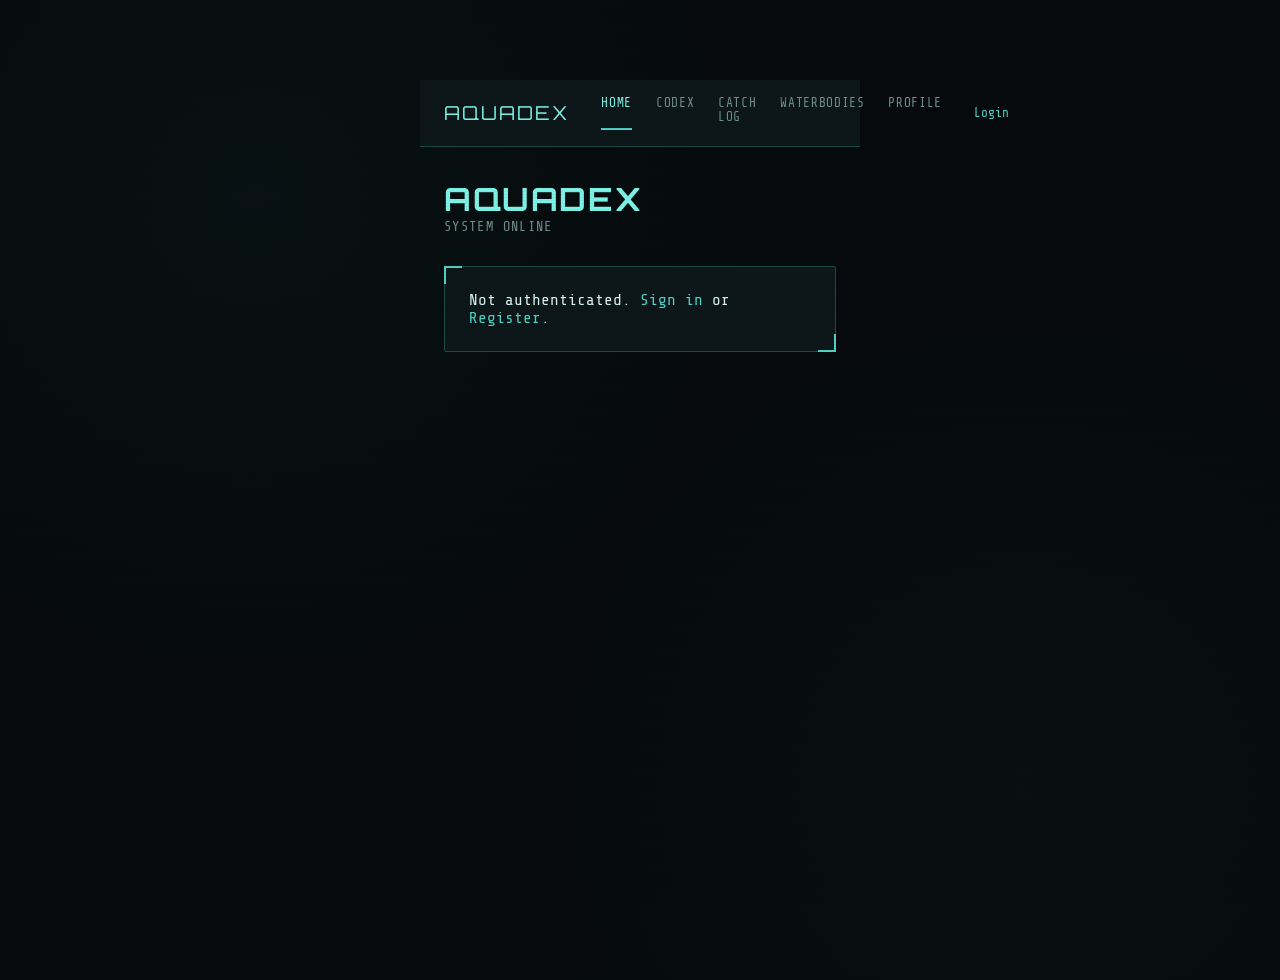
==== AquaDex.Api/wwwroot/index.html @ 74b055b3 "2 or 3 days commit (forgot to commit)" ====
﻿<!DOCTYPE html>
<html lang="en">
<head>
    <meta charset="UTF-8">
    <title>AquaDex</title>
    <link href="https://fonts.googleapis.com/css2?family=Orbitron:wght@600;800&family=Rajdhani:wght@400;600&family=Share+Tech+Mono&display=swap" rel="stylesheet">
    <link rel="stylesheet" href="css/theme.css">
</head>
<body>
    <div class="container">
        <header id="site-header"></header>
        <div class="page-wrap">
            <h1>AquaDex</h1>
            <p class="subtitle">System Online</p>
            <div class="hud-panel" style="max-width: 480px;">
                <p id="welcome-msg" style="font-family: var(--font-mono);">Checking access status...</p>
            </div>
        </div>

        <script src="js/api.js"></script>
        <script src="js/shared-header.js"></script>
        <script>
            renderHeader('index.html');
            (async () => {
                const el = document.getElementById('welcome-msg');
                try {
                    const user = await apiRequest('/auth/me');
                    el.innerHTML = `Authenticated as <strong>${user.displayName}</strong> (${user.roles.join(', ')})`;
                } catch {
                    el.innerHTML = `Not authenticated. <a href="login.html">Sign in</a> or <a href="register.html">Register</a>.`;
                }
            })();
        </script>
    </div>

    <script src="js/api.js"></script>
    <script>
    (async () => {
      const el = document.getElementById('welcome-msg');
      try {
        const user = await apiRequest('/auth/me');
        el.innerHTML = `Authenticated as <strong>${user.displayName}</strong> (${user.roles.join(', ')})`;
      } catch {
        el.innerHTML = `Not authenticated. <a href="login.html">Sign in</a> or <a href="register.html">Register</a>.`;
      }
    })();
    </script>
</body>
</html>
---- AquaDex.Api/wwwroot/css/theme.css ----
﻿:root {
    --bg-deep: #060a0c;
    --bg-panel: #0d1618;
    --bg-panel-raised: #10201f;
    --border-teal: #1c4a47;
    --accent-cyan: #4fd1c5;
    --accent-cyan-bright: #7ef2e6;
    --text-primary: #d6f5f0;
    --text-dim: #6f8f8c;
    --status-safe: #4fd18a;
    --status-warning: #e8c547;
    --status-danger: #e0554f;
    --font-display: 'Orbitron', 'Segoe UI', sans-serif;
    --font-body: 'Rajdhani', 'Segoe UI', sans-serif;
    --font-mono: 'Share Tech Mono', 'Consolas', monospace;
}

* {
    box-sizing: border-box;
    margin: 0;
    padding: 0;
}

body {
    background: var(--bg-deep);
    color: var(--text-primary);
    font-family: var(--font-body);
    min-height: 100vh;
    background-image: radial-gradient(circle at 20% 20%, rgba(79, 209, 197, 0.04) 0%, transparent 40%), radial-gradient(circle at 80% 80%, rgba(79, 209, 197, 0.03) 0%, transparent 40%);
}

    /* Scanline texture overlay — subtle, evokes an old HUD display */
    body::before {
        content: "";
        position: fixed;
        inset: 0;
        pointer-events: none;
        background: repeating-linear-gradient( 0deg, rgba(0, 0, 0, 0.15) 0px, rgba(0, 0, 0, 0.15) 1px, transparent 1px, transparent 3px );
        opacity: 0.25;
        z-index: 999;
    }

h1, h2, h3 {
    font-family: var(--font-display);
    letter-spacing: 0.05em;
    color: var(--accent-cyan-bright);
    text-transform: uppercase;
}

/* HUD-style panel with corner brackets */
.hud-panel {
    position: relative;
    background: var(--bg-panel);
    border: 1px solid var(--border-teal);
    padding: 24px;
    border-radius: 2px;
}

    .hud-panel::before,
    .hud-panel::after {
        content: "";
        position: absolute;
        width: 16px;
        height: 16px;
        border: 2px solid var(--accent-cyan);
    }

    .hud-panel::before {
        top: -1px;
        left: -1px;
        border-right: none;
        border-bottom: none;
    }

    .hud-panel::after {
        bottom: -1px;
        right: -1px;
        border-left: none;
        border-top: none;
    }

/* Form elements */
input, select, textarea {
    background: var(--bg-deep);
    border: 1px solid var(--border-teal);
    color: var(--text-primary);
    font-family: var(--font-mono);
    padding: 10px 12px;
    width: 100%;
    border-radius: 2px;
    transition: border-color 0.2s, box-shadow 0.2s;
}

    input:focus, select:focus, textarea:focus {
        outline: none;
        border-color: var(--accent-cyan);
        box-shadow: 0 0 8px rgba(79, 209, 197, 0.4);
    }

label {
    display: block;
    font-family: var(--font-mono);
    font-size: 0.8rem;
    color: var(--text-dim);
    text-transform: uppercase;
    letter-spacing: 0.05em;
    margin-bottom: 6px;
}

.field-group {
    margin-bottom: 18px;
}

/* Buttons */
.btn {
    background: transparent;
    border: 1px solid var(--accent-cyan);
    color: var(--accent-cyan-bright);
    font-family: var(--font-display);
    text-transform: uppercase;
    letter-spacing: 0.08em;
    padding: 12px 24px;
    cursor: pointer;
    border-radius: 2px;
    transition: background 0.2s, box-shadow 0.2s;
    font-size: 0.85rem;
}

    .btn:hover {
        background: rgba(79, 209, 197, 0.1);
        box-shadow: 0 0 12px rgba(79, 209, 197, 0.3);
    }

    .btn:active {
        background: rgba(79, 209, 197, 0.2);
    }

/* Status pills for conservation status / report status etc. */
.status-pill {
    display: inline-block;
    font-family: var(--font-mono);
    font-size: 0.75rem;
    padding: 3px 10px;
    border-radius: 12px;
    text-transform: uppercase;
    letter-spacing: 0.03em;
}

.status-safe {
    background: rgba(79, 209, 138, 0.15);
    color: var(--status-safe);
    border: 1px solid var(--status-safe);
}

.status-warning {
    background: rgba(232, 197, 71, 0.15);
    color: var(--status-warning);
    border: 1px solid var(--status-warning);
}

.status-danger {
    background: rgba(224, 85, 79, 0.15);
    color: var(--status-danger);
    border: 1px solid var(--status-danger);
}

/* Error/success message boxes */
.msg-box {
    padding: 12px 16px;
    border-radius: 2px;
    font-family: var(--font-mono);
    font-size: 0.85rem;
    margin-bottom: 16px;
}

.msg-error {
    background: rgba(224, 85, 79, 0.1);
    border: 1px solid var(--status-danger);
    color: var(--status-danger);
}

.msg-success {
    background: rgba(79, 209, 138, 0.1);
    border: 1px solid var(--status-safe);
    color: var(--status-safe);
}

.container {
    max-width: 480px;
    margin: 80px auto;
    padding: 0 20px;
}

.subtitle {
    color: var(--text-dim);
    font-family: var(--font-mono);
    font-size: 0.85rem;
    margin-bottom: 32px;
    text-transform: uppercase;
    letter-spacing: 0.1em;
}

a {
    color: var(--accent-cyan);
    text-decoration: none;
}

    a:hover {
        text-decoration: underline;
    }

#site-header {
    border-bottom: 1px solid var(--border-teal);
    background: var(--bg-panel);
}

.header-inner {
    max-width: 1200px;
    margin: 0 auto;
    padding: 16px 24px;
    display: flex;
    align-items: center;
    gap: 32px;
}

.logo {
    font-family: var(--font-display);
    font-size: 1.2rem;
    color: var(--accent-cyan-bright);
    text-transform: uppercase;
    letter-spacing: 0.1em;
}

.nav-links {
    display: flex;
    gap: 24px;
    flex: 1;
}

.nav-link {
    font-family: var(--font-mono);
    font-size: 0.8rem;
    text-transform: uppercase;
    letter-spacing: 0.05em;
    color: var(--text-dim);
    padding-bottom: 4px;
    border-bottom: 2px solid transparent;
}

    .nav-link:hover, .nav-link.active {
        color: var(--accent-cyan-bright);
        border-bottom-color: var(--accent-cyan);
        text-decoration: none;
    }

.auth-status {
    font-family: var(--font-mono);
    font-size: 0.8rem;
}

.user-tag {
    color: var(--accent-cyan);
}

.page-wrap {
    max-width: 1200px;
    margin: 0 auto;
    padding: 32px 24px;
}
.codex-grid {
    display: grid;
    grid-template-columns: repeat(auto-fill, minmax(180px, 1fr));
    gap: 16px;
    margin-top: 24px;
}

.codex-tile {
    background: var(--bg-panel);
    border: 1px solid var(--border-teal);
    border-radius: 2px;
    padding: 16px;
    cursor: pointer;
    transition: transform 0.15s, box-shadow 0.15s;
    position: relative;
}

    .codex-tile:hover {
        transform: translateY(-2px);
        box-shadow: 0 4px 16px rgba(79, 209, 197, 0.15);
    }

    .codex-tile.discovered {
        border-color: var(--accent-cyan);
    }

    .codex-tile.undiscovered {
        filter: grayscale(1) brightness(0.5);
    }

.codex-tile-icon {
    width: 100%;
    height: 100px;
    display: flex;
    align-items: center;
    justify-content: center;
    font-size: 2.5rem;
    margin-bottom: 12px;
    background: var(--bg-deep);
    border-radius: 2px;
}

.codex-tile.discovered .codex-tile-icon {
    color: var(--accent-cyan);
}

.codex-tile.undiscovered .codex-tile-icon {
    color: var(--text-dim);
}

.codex-tile-name {
    font-family: var(--font-mono);
    font-size: 0.85rem;
    text-align: center;
}

.codex-tile.undiscovered .codex-tile-name {
    color: var(--text-dim);
}

    .codex-tile.undiscovered .codex-tile-name::after {
        content: " [UNKNOWN]";
        color: var(--status-danger);
        font-size: 0.7rem;
    }

.codex-progress-ring-wrap {
    display: flex;
    align-items: center;
    gap: 20px;
    margin-bottom: 24px;
}

.codex-progress-text {
    font-family: var(--font-mono);
}

    .codex-progress-text .big-num {
        font-family: var(--font-display);
        font-size: 2rem;
        color: var(--accent-cyan-bright);
    }
.feed-list {
    display: flex;
    flex-direction: column;
    gap: 12px;
    margin-top: 24px;
}

.feed-card {
    background: var(--bg-panel);
    border: 1px solid var(--border-teal);
    border-radius: 2px;
    padding: 18px 20px;
    display: flex;
    justify-content: space-between;
    align-items: flex-start;
    gap: 16px;
}

.feed-card-main {
    flex: 1;
}

.feed-card-species {
    font-family: var(--font-display);
    font-size: 1.05rem;
    color: var(--accent-cyan-bright);
    margin-bottom: 4px;
}

.feed-card-meta {
    font-family: var(--font-mono);
    font-size: 0.8rem;
    color: var(--text-dim);
    display: flex;
    gap: 16px;
    flex-wrap: wrap;
    margin-top: 8px;
}

.feed-card-user {
    font-size: 0.85rem;
    color: var(--text-primary);
}

.feed-card-notes {
    margin-top: 8px;
    font-size: 0.9rem;
    color: var(--text-primary);
}

.protected-badge {
    display: inline-block;
    margin-top: 8px;
}

.form-grid {
    display: grid;
    grid-template-columns: 1fr 1fr;
    gap: 16px;
}

    .form-grid .field-group.full-width {
        grid-column: 1 / -1;
    }

.checkbox-row {
    display: flex;
    align-items: center;
    gap: 10px;
    margin-bottom: 18px;
}

    .checkbox-row input[type="checkbox"] {
        width: auto;
    }

    .checkbox-row label {
        margin-bottom: 0;
        text-transform: none;
    }

.toggle-panel-btn {
    margin-bottom: 24px;
}
.waterbody-grid {
    display: grid;
    grid-template-columns: repeat(auto-fill, minmax(280px, 1fr));
    gap: 16px;
    margin-top: 24px;
}

.waterbody-card {
    background: var(--bg-panel);
    border: 1px solid var(--border-teal);
    border-radius: 2px;
    padding: 20px;
}

.waterbody-card-name {
    font-family: var(--font-display);
    font-size: 1rem;
    color: var(--accent-cyan-bright);
    margin-bottom: 4px;
}

.waterbody-card-region {
    font-family: var(--font-mono);
    font-size: 0.75rem;
    color: var(--text-dim);
    text-transform: uppercase;
    margin-bottom: 12px;
}

.waterbody-species-list {
    font-size: 0.85rem;
    color: var(--text-primary);
    display: flex;
    flex-direction: column;
    gap: 4px;
}

.waterbody-species-item {
    display: flex;
    justify-content: space-between;
    padding: 4px 0;
    border-bottom: 1px solid rgba(28, 74, 71, 0.4);
}

.abundance-dots span {
    color: var(--border-teal);
}

    .abundance-dots span.filled {
        color: var(--accent-cyan);
    }

.profile-stat-grid {
    display: grid;
    grid-template-columns: repeat(auto-fit, minmax(140px, 1fr));
    gap: 16px;
    margin: 24px 0;
}

.profile-stat {
    background: var(--bg-panel);
    border: 1px solid var(--border-teal);
    padding: 18px;
    text-align: center;
    border-radius: 2px;
}

.profile-stat-num {
    font-family: var(--font-display);
    font-size: 1.8rem;
    color: var(--accent-cyan-bright);
}

.profile-stat-label {
    font-family: var(--font-mono);
    font-size: 0.7rem;
    color: var(--text-dim);
    text-transform: uppercase;
    margin-top: 4px;
}
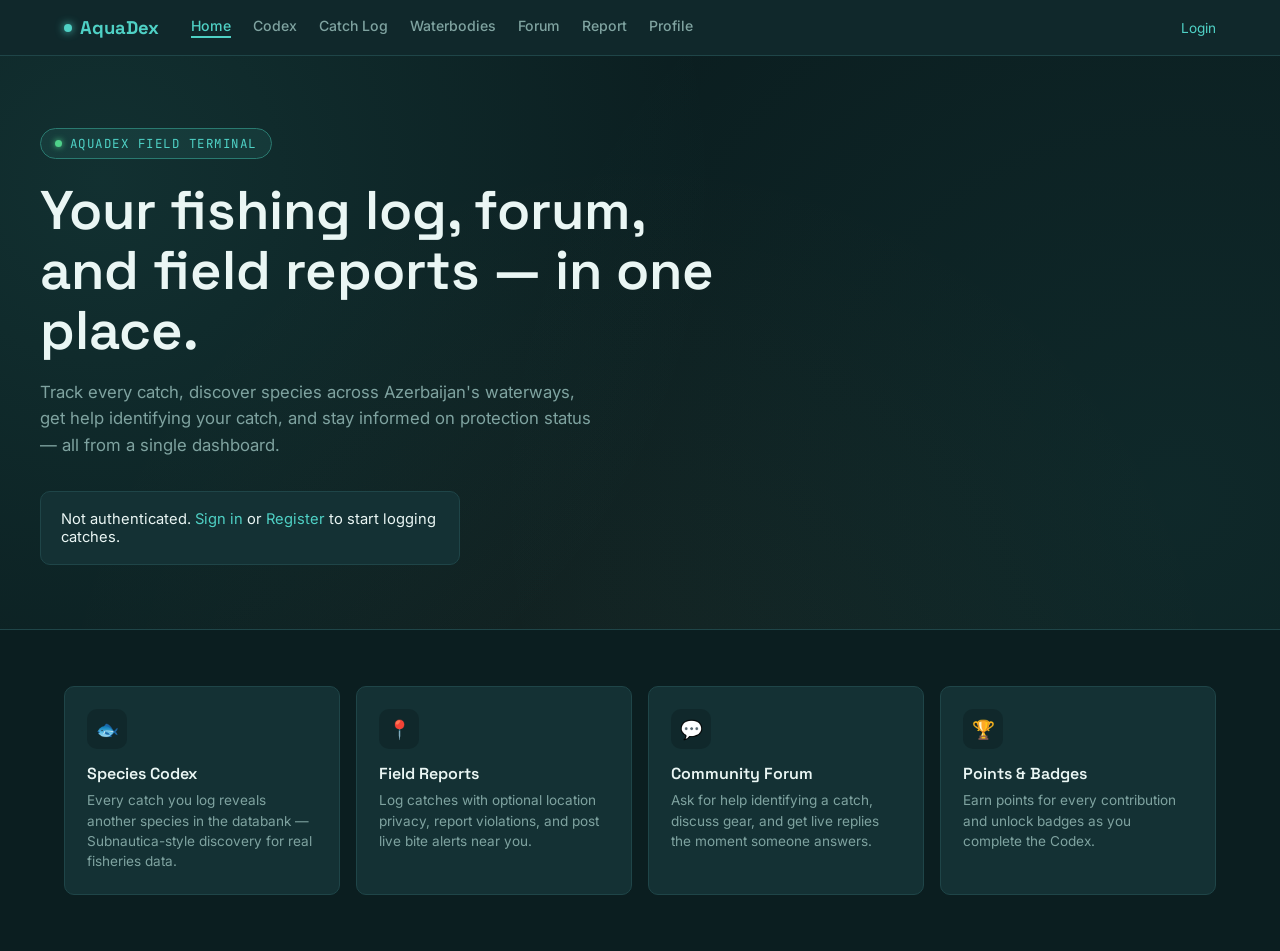
==== commit 7329bb1c: "a" ====
--- a/AquaDex.Api/wwwroot/index.html
+++ b/AquaDex.Api/wwwroot/index.html
@@ -3,47 +3,326 @@
 <head>
     <meta charset="UTF-8">
     <title>AquaDex</title>
-    <link href="https://fonts.googleapis.com/css2?family=Orbitron:wght@600;800&family=Rajdhani:wght@400;600&family=Share+Tech+Mono&display=swap" rel="stylesheet">
+    <link href="https://fonts.googleapis.com/css2?family=Space+Grotesk:wght@500;600;700&family=Inter:wght@400;500;600&family=JetBrains+Mono:wght@400;500&display=swap" rel="stylesheet">
     <link rel="stylesheet" href="css/theme.css">
+    <style>
+        /* ===== Navbar upgrade ===== */
+        #site-header {
+            position: sticky;
+            top: 0;
+            z-index: 100;
+            transition: background 0.25s ease, box-shadow 0.25s ease, backdrop-filter 0.25s ease;
+        }
+
+            #site-header.scrolled {
+                background: rgba(16, 40, 43, 0.85);
+                backdrop-filter: blur(10px);
+                box-shadow: 0 4px 20px rgba(0, 0, 0, 0.25);
+                border-bottom-color: transparent;
+            }
+
+        .logo-mark {
+            display: inline-flex;
+            align-items: center;
+            gap: 8px;
+        }
+
+        .logo-dot {
+            width: 8px;
+            height: 8px;
+            border-radius: 50%;
+            background: var(--accent);
+            box-shadow: 0 0 8px var(--accent);
+            animation: livePulse 2s ease-in-out infinite;
+        }
+
+        @keyframes livePulse {
+            0%, 100% {
+                opacity: 1;
+                transform: scale(1);
+            }
+
+            50% {
+                opacity: 0.5;
+                transform: scale(0.85);
+            }
+        }
+
+        .nav-links {
+            position: relative;
+        }
+
+        .nav-link {
+            position: relative;
+            transition: color 0.2s ease;
+        }
+
+            .nav-link::after {
+                content: "";
+                position: absolute;
+                left: 0;
+                right: 0;
+                bottom: -1px;
+                height: 2px;
+                background: var(--accent);
+                transform: scaleX(0);
+                transform-origin: left;
+                transition: transform 0.25s ease;
+            }
+
+            .nav-link:hover::after,
+            .nav-link.active::after {
+                transform: scaleX(1);
+            }
+
+            .nav-link.active {
+                border-bottom-color: transparent;
+            }
+
+        /* ===== Hero section ===== */
+        .hero {
+            position: relative;
+            overflow: hidden;
+            padding: 72px 24px 64px;
+            border-bottom: 1px solid var(--border);
+        }
+
+        .hero-mesh {
+            position: absolute;
+            inset: -20%;
+            background: radial-gradient(circle at 20% 30%, rgba(79, 209, 197, 0.10), transparent 40%), radial-gradient(circle at 80% 70%, rgba(79, 209, 197, 0.06), transparent 45%), radial-gradient(circle at 50% 100%, rgba(240, 168, 96, 0.04), transparent 50%);
+            animation: meshDrift 18s ease-in-out infinite alternate;
+            pointer-events: none;
+        }
+
+        @keyframes meshDrift {
+            0% {
+                transform: translate(0, 0) scale(1);
+            }
+
+            100% {
+                transform: translate(-3%, 2%) scale(1.05);
+            }
+        }
+
+        .hero-inner {
+            position: relative;
+            max-width: 1200px;
+            margin: 0 auto;
+        }
+
+        .hero-eyebrow {
+            display: inline-flex;
+            align-items: center;
+            gap: 8px;
+            font-family: var(--font-mono);
+            font-size: 0.78rem;
+            color: var(--accent);
+            text-transform: uppercase;
+            letter-spacing: 0.12em;
+            background: rgba(79, 209, 197, 0.08);
+            border: 1px solid var(--accent-soft);
+            padding: 6px 14px;
+            border-radius: 20px;
+            margin-bottom: 22px;
+            opacity: 0;
+            animation: fadeUp 0.6s ease forwards;
+        }
+
+        .status-dot {
+            width: 7px;
+            height: 7px;
+            border-radius: 50%;
+            background: #4fd18a;
+            box-shadow: 0 0 6px #4fd18a;
+            animation: livePulse 1.8s ease-in-out infinite;
+        }
+
+        .hero h1 {
+            font-size: clamp(2.2rem, 5vw, 3.4rem);
+            line-height: 1.1;
+            max-width: 680px;
+            opacity: 0;
+            animation: fadeUp 0.7s ease 0.1s forwards;
+        }
+
+        .hero-sub {
+            color: var(--text-secondary);
+            font-size: 1.05rem;
+            line-height: 1.6;
+            max-width: 560px;
+            margin-top: 18px;
+            opacity: 0;
+            animation: fadeUp 0.7s ease 0.22s forwards;
+        }
+
+        @keyframes fadeUp {
+            from {
+                opacity: 0;
+                transform: translateY(14px);
+            }
+
+            to {
+                opacity: 1;
+                transform: translateY(0);
+            }
+        }
+
+        .hero-status-card {
+            margin-top: 32px;
+            max-width: 420px;
+            opacity: 0;
+            animation: fadeUp 0.7s ease 0.34s forwards;
+            transition: transform 0.25s ease, box-shadow 0.25s ease;
+        }
+
+            .hero-status-card:hover {
+                transform: translateY(-3px);
+                box-shadow: 0 12px 32px rgba(0, 0, 0, 0.25);
+            }
+
+        .hero-cta-row {
+            display: flex;
+            gap: 12px;
+            margin-top: 28px;
+            opacity: 0;
+            animation: fadeUp 0.7s ease 0.46s forwards;
+        }
+
+        /* ===== Feature strip ===== */
+        .feature-strip {
+            max-width: 1200px;
+            margin: 0 auto;
+            padding: 56px 24px;
+            display: grid;
+            grid-template-columns: repeat(auto-fit, minmax(220px, 1fr));
+            gap: 16px;
+        }
+
+        .feature-card {
+            padding: 22px;
+            transition: transform 0.2s ease, border-color 0.2s ease, box-shadow 0.2s ease;
+        }
+
+            .feature-card:hover {
+                transform: translateY(-4px);
+                border-color: var(--accent);
+                box-shadow: 0 10px 30px rgba(0, 0, 0, 0.2);
+            }
+
+        .feature-icon {
+            width: 40px;
+            height: 40px;
+            border-radius: 10px;
+            background: var(--bg-elevated);
+            display: flex;
+            align-items: center;
+            justify-content: center;
+            font-size: 1.15rem;
+            margin-bottom: 14px;
+        }
+
+        .feature-title {
+            font-family: var(--font-display);
+            font-weight: 600;
+            font-size: 1rem;
+            margin-bottom: 6px;
+        }
+
+        .feature-desc {
+            font-size: 0.85rem;
+            color: var(--text-secondary);
+            line-height: 1.5;
+        }
+
+        /* generic button press feedback */
+        .btn {
+            transition: transform 0.12s ease, background 0.15s ease, box-shadow 0.15s ease;
+        }
+
+            .btn:active {
+                transform: scale(0.97);
+            }
+
+            .btn.secondary {
+                background: transparent;
+                border: 1px solid var(--border);
+                color: var(--text-primary);
+            }
+
+                .btn.secondary:hover {
+                    border-color: var(--accent);
+                    color: var(--accent);
+                }
+    </style>
 </head>
 <body>
-    <div class="container">
-        <header id="site-header"></header>
-        <div class="page-wrap">
-            <h1>AquaDex</h1>
-            <p class="subtitle">System Online</p>
-            <div class="hud-panel" style="max-width: 480px;">
-                <p id="welcome-msg" style="font-family: var(--font-mono);">Checking access status...</p>
+    <header id="site-header"></header>
+
+    <section class="hero">
+        <div class="hero-mesh"></div>
+        <div class="hero-inner">
+            <div class="hero-eyebrow"><span class="status-dot"></span> AquaDex Field Terminal</div>
+            <h1>Your fishing log, forum, and field reports — in one place.</h1>
+            <p class="hero-sub">Track every catch, discover species across Azerbaijan's waterways, get help identifying your catch, and stay informed on protection status — all from a single dashboard.</p>
+
+            <div class="hero-status-card card" id="status-card">
+                <p id="welcome-msg" style="font-size: 0.92rem;">Checking access status...</p>
             </div>
-        </div>
-
-        <script src="js/api.js"></script>
-        <script src="js/shared-header.js"></script>
-        <script>
-            renderHeader('index.html');
-            (async () => {
-                const el = document.getElementById('welcome-msg');
-                try {
-                    const user = await apiRequest('/auth/me');
-                    el.innerHTML = `Authenticated as <strong>${user.displayName}</strong> (${user.roles.join(', ')})`;
-                } catch {
-                    el.innerHTML = `Not authenticated. <a href="login.html">Sign in</a> or <a href="register.html">Register</a>.`;
-                }
-            })();
-        </script>
+
+            <div class="hero-cta-row" id="cta-row" style="display:none;">
+                <a href="codex.html" class="btn">Open Codex</a>
+                <a href="catches.html" class="btn secondary">Log a Catch</a>
+            </div>
+        </div>
+    </section>
+
+    <div class="feature-strip">
+        <div class="card feature-card">
+            <div class="feature-icon">🐟</div>
+            <div class="feature-title">Species Codex</div>
+            <div class="feature-desc">Every catch you log reveals another species in the databank — Subnautica-style discovery for real fisheries data.</div>
+        </div>
+        <div class="card feature-card">
+            <div class="feature-icon">📍</div>
+            <div class="feature-title">Field Reports</div>
+            <div class="feature-desc">Log catches with optional location privacy, report violations, and post live bite alerts near you.</div>
+        </div>
+        <div class="card feature-card">
+            <div class="feature-icon">💬</div>
+            <div class="feature-title">Community Forum</div>
+            <div class="feature-desc">Ask for help identifying a catch, discuss gear, and get live replies the moment someone answers.</div>
+        </div>
+        <div class="card feature-card">
+            <div class="feature-icon">🏆</div>
+            <div class="feature-title">Points & Badges</div>
+            <div class="feature-desc">Earn points for every contribution and unlock badges as you complete the Codex.</div>
+        </div>
     </div>
 
     <script src="js/api.js"></script>
+    <script src="js/shared-header.js"></script>
     <script>
-    (async () => {
-      const el = document.getElementById('welcome-msg');
-      try {
-        const user = await apiRequest('/auth/me');
-        el.innerHTML = `Authenticated as <strong>${user.displayName}</strong> (${user.roles.join(', ')})`;
-      } catch {
-        el.innerHTML = `Not authenticated. <a href="login.html">Sign in</a> or <a href="register.html">Register</a>.`;
-      }
-    })();
+        renderHeader('index.html');
+
+        // scroll-aware navbar
+        window.addEventListener('scroll', () => {
+            const header = document.getElementById('site-header');
+            if (window.scrollY > 12) header.classList.add('scrolled');
+            else header.classList.remove('scrolled');
+        });
+
+        (async () => {
+            const el = document.getElementById('welcome-msg');
+            const ctaRow = document.getElementById('cta-row');
+            try {
+                const user = await apiRequest('/auth/me');
+                el.innerHTML = `Authenticated as <strong>${user.displayName}</strong> <span style="color: var(--text-secondary);">(${user.roles.join(', ')})</span>`;
+                ctaRow.style.display = 'flex';
+            } catch {
+                el.innerHTML = `Not authenticated. <a href="login.html">Sign in</a> or <a href="register.html">Register</a> to start logging catches.`;
+            }
+        })();
     </script>
 </body>
 </html>
--- a/AquaDex.Api/wwwroot/css/theme.css
+++ b/AquaDex.Api/wwwroot/css/theme.css
@@ -1,18 +1,18 @@
 ﻿:root {
-    --bg-deep: #060a0c;
-    --bg-panel: #0d1618;
-    --bg-panel-raised: #10201f;
-    --border-teal: #1c4a47;
-    --accent-cyan: #4fd1c5;
-    --accent-cyan-bright: #7ef2e6;
-    --text-primary: #d6f5f0;
-    --text-dim: #6f8f8c;
-    --status-safe: #4fd18a;
-    --status-warning: #e8c547;
-    --status-danger: #e0554f;
-    --font-display: 'Orbitron', 'Segoe UI', sans-serif;
-    --font-body: 'Rajdhani', 'Segoe UI', sans-serif;
-    --font-mono: 'Share Tech Mono', 'Consolas', monospace;
+    --bg: #0b1e20;
+    --bg-elevated: #10282b;
+    --card: #143134;
+    --border: #1f4548;
+    --accent: #4fd1c5;
+    --accent-soft: #2a7a70;
+    --warning: #f0a860;
+    --danger: #e0554f;
+    --text-primary: #eaf6f4;
+    --text-secondary: #7fa3a0;
+    --font-display: 'Space Grotesk', sans-serif;
+    --font-body: 'Inter', sans-serif;
+    --font-mono: 'JetBrains Mono', monospace;
+    --radius: 10px;
 }
 
 * {
@@ -22,186 +22,19 @@
 }
 
 body {
-    background: var(--bg-deep);
+    background: var(--bg);
     color: var(--text-primary);
     font-family: var(--font-body);
     min-height: 100vh;
-    background-image: radial-gradient(circle at 20% 20%, rgba(79, 209, 197, 0.04) 0%, transparent 40%), radial-gradient(circle at 80% 80%, rgba(79, 209, 197, 0.03) 0%, transparent 40%);
-}
-
-    /* Scanline texture overlay — subtle, evokes an old HUD display */
-    body::before {
-        content: "";
-        position: fixed;
-        inset: 0;
-        pointer-events: none;
-        background: repeating-linear-gradient( 0deg, rgba(0, 0, 0, 0.15) 0px, rgba(0, 0, 0, 0.15) 1px, transparent 1px, transparent 3px );
-        opacity: 0.25;
-        z-index: 999;
-    }
+}
 
 h1, h2, h3 {
     font-family: var(--font-display);
-    letter-spacing: 0.05em;
-    color: var(--accent-cyan-bright);
-    text-transform: uppercase;
-}
-
-/* HUD-style panel with corner brackets */
-.hud-panel {
-    position: relative;
-    background: var(--bg-panel);
-    border: 1px solid var(--border-teal);
-    padding: 24px;
-    border-radius: 2px;
-}
-
-    .hud-panel::before,
-    .hud-panel::after {
-        content: "";
-        position: absolute;
-        width: 16px;
-        height: 16px;
-        border: 2px solid var(--accent-cyan);
-    }
-
-    .hud-panel::before {
-        top: -1px;
-        left: -1px;
-        border-right: none;
-        border-bottom: none;
-    }
-
-    .hud-panel::after {
-        bottom: -1px;
-        right: -1px;
-        border-left: none;
-        border-top: none;
-    }
-
-/* Form elements */
-input, select, textarea {
-    background: var(--bg-deep);
-    border: 1px solid var(--border-teal);
-    color: var(--text-primary);
-    font-family: var(--font-mono);
-    padding: 10px 12px;
-    width: 100%;
-    border-radius: 2px;
-    transition: border-color 0.2s, box-shadow 0.2s;
-}
-
-    input:focus, select:focus, textarea:focus {
-        outline: none;
-        border-color: var(--accent-cyan);
-        box-shadow: 0 0 8px rgba(79, 209, 197, 0.4);
-    }
-
-label {
-    display: block;
-    font-family: var(--font-mono);
-    font-size: 0.8rem;
-    color: var(--text-dim);
-    text-transform: uppercase;
-    letter-spacing: 0.05em;
-    margin-bottom: 6px;
-}
-
-.field-group {
-    margin-bottom: 18px;
-}
-
-/* Buttons */
-.btn {
-    background: transparent;
-    border: 1px solid var(--accent-cyan);
-    color: var(--accent-cyan-bright);
-    font-family: var(--font-display);
-    text-transform: uppercase;
-    letter-spacing: 0.08em;
-    padding: 12px 24px;
-    cursor: pointer;
-    border-radius: 2px;
-    transition: background 0.2s, box-shadow 0.2s;
-    font-size: 0.85rem;
-}
-
-    .btn:hover {
-        background: rgba(79, 209, 197, 0.1);
-        box-shadow: 0 0 12px rgba(79, 209, 197, 0.3);
-    }
-
-    .btn:active {
-        background: rgba(79, 209, 197, 0.2);
-    }
-
-/* Status pills for conservation status / report status etc. */
-.status-pill {
-    display: inline-block;
-    font-family: var(--font-mono);
-    font-size: 0.75rem;
-    padding: 3px 10px;
-    border-radius: 12px;
-    text-transform: uppercase;
-    letter-spacing: 0.03em;
-}
-
-.status-safe {
-    background: rgba(79, 209, 138, 0.15);
-    color: var(--status-safe);
-    border: 1px solid var(--status-safe);
-}
-
-.status-warning {
-    background: rgba(232, 197, 71, 0.15);
-    color: var(--status-warning);
-    border: 1px solid var(--status-warning);
-}
-
-.status-danger {
-    background: rgba(224, 85, 79, 0.15);
-    color: var(--status-danger);
-    border: 1px solid var(--status-danger);
-}
-
-/* Error/success message boxes */
-.msg-box {
-    padding: 12px 16px;
-    border-radius: 2px;
-    font-family: var(--font-mono);
-    font-size: 0.85rem;
-    margin-bottom: 16px;
-}
-
-.msg-error {
-    background: rgba(224, 85, 79, 0.1);
-    border: 1px solid var(--status-danger);
-    color: var(--status-danger);
-}
-
-.msg-success {
-    background: rgba(79, 209, 138, 0.1);
-    border: 1px solid var(--status-safe);
-    color: var(--status-safe);
-}
-
-.container {
-    max-width: 480px;
-    margin: 80px auto;
-    padding: 0 20px;
-}
-
-.subtitle {
-    color: var(--text-dim);
-    font-family: var(--font-mono);
-    font-size: 0.85rem;
-    margin-bottom: 32px;
-    text-transform: uppercase;
-    letter-spacing: 0.1em;
+    font-weight: 600;
 }
 
 a {
-    color: var(--accent-cyan);
+    color: var(--accent);
     text-decoration: none;
 }
 
@@ -209,9 +42,10 @@
         text-decoration: underline;
     }
 
+/* ---- Header / Nav (Aquahub-style: clean horizontal bar) ---- */
 #site-header {
-    border-bottom: 1px solid var(--border-teal);
-    background: var(--bg-panel);
+    background: var(--bg-elevated);
+    border-bottom: 1px solid var(--border);
 }
 
 .header-inner {
@@ -225,41 +59,38 @@
 
 .logo {
     font-family: var(--font-display);
-    font-size: 1.2rem;
-    color: var(--accent-cyan-bright);
-    text-transform: uppercase;
-    letter-spacing: 0.1em;
+    font-size: 1.15rem;
+    font-weight: 700;
+    color: var(--accent);
 }
 
 .nav-links {
     display: flex;
-    gap: 24px;
+    gap: 22px;
     flex: 1;
 }
 
 .nav-link {
-    font-family: var(--font-mono);
-    font-size: 0.8rem;
-    text-transform: uppercase;
-    letter-spacing: 0.05em;
-    color: var(--text-dim);
-    padding-bottom: 4px;
+    font-size: 0.88rem;
+    font-weight: 500;
+    color: var(--text-secondary);
+    padding-bottom: 3px;
     border-bottom: 2px solid transparent;
 }
 
     .nav-link:hover, .nav-link.active {
-        color: var(--accent-cyan-bright);
-        border-bottom-color: var(--accent-cyan);
+        color: var(--accent);
+        border-bottom-color: var(--accent);
         text-decoration: none;
     }
 
 .auth-status {
-    font-family: var(--font-mono);
-    font-size: 0.8rem;
+    font-size: 0.85rem;
 }
 
 .user-tag {
-    color: var(--accent-cyan);
+    color: var(--accent);
+    font-weight: 600;
 }
 
 .page-wrap {
@@ -267,249 +98,302 @@
     margin: 0 auto;
     padding: 32px 24px;
 }
-.codex-grid {
+
+.subtitle {
+    color: var(--text-secondary);
+    font-size: 0.9rem;
+    margin-top: 6px;
+    margin-bottom: 24px;
+}
+
+/* ---- Cards (Aquahub news-card pattern) ---- */
+.card {
+    background: var(--card);
+    border: 1px solid var(--border);
+    border-radius: var(--radius);
+    padding: 18px 20px;
+}
+
+.card-grid {
     display: grid;
-    grid-template-columns: repeat(auto-fill, minmax(180px, 1fr));
-    gap: 16px;
-    margin-top: 24px;
-}
-
-.codex-tile {
-    background: var(--bg-panel);
-    border: 1px solid var(--border-teal);
-    border-radius: 2px;
-    padding: 16px;
-    cursor: pointer;
-    transition: transform 0.15s, box-shadow 0.15s;
-    position: relative;
-}
-
-    .codex-tile:hover {
-        transform: translateY(-2px);
-        box-shadow: 0 4px 16px rgba(79, 209, 197, 0.15);
-    }
-
-    .codex-tile.discovered {
-        border-color: var(--accent-cyan);
-    }
-
-    .codex-tile.undiscovered {
-        filter: grayscale(1) brightness(0.5);
-    }
-
-.codex-tile-icon {
+    grid-template-columns: repeat(auto-fill, minmax(220px, 1fr));
+    gap: 14px;
+    margin-top: 20px;
+}
+
+/* ---- Category chip (Aquahub's colored topic icons, simplified) ---- */
+.chip {
+    display: inline-block;
+    font-size: 0.7rem;
+    font-weight: 600;
+    padding: 3px 10px;
+    border-radius: 20px;
+    background: rgba(79, 209, 197, 0.12);
+    color: var(--accent);
+    margin-right: 6px;
+    margin-top: 6px;
+}
+
+    .chip.warning {
+        background: rgba(240, 168, 96, 0.15);
+        color: var(--warning);
+    }
+
+/* ---- Forms ---- */
+input, select, textarea {
+    background: var(--bg);
+    border: 1px solid var(--border);
+    color: var(--text-primary);
+    font-family: var(--font-body);
+    padding: 10px 12px;
     width: 100%;
-    height: 100px;
-    display: flex;
-    align-items: center;
-    justify-content: center;
-    font-size: 2.5rem;
-    margin-bottom: 12px;
-    background: var(--bg-deep);
-    border-radius: 2px;
-}
-
-.codex-tile.discovered .codex-tile-icon {
-    color: var(--accent-cyan);
-}
-
-.codex-tile.undiscovered .codex-tile-icon {
-    color: var(--text-dim);
-}
-
-.codex-tile-name {
-    font-family: var(--font-mono);
-    font-size: 0.85rem;
-    text-align: center;
-}
-
-.codex-tile.undiscovered .codex-tile-name {
-    color: var(--text-dim);
-}
-
-    .codex-tile.undiscovered .codex-tile-name::after {
-        content: " [UNKNOWN]";
-        color: var(--status-danger);
-        font-size: 0.7rem;
-    }
-
-.codex-progress-ring-wrap {
-    display: flex;
-    align-items: center;
-    gap: 20px;
-    margin-bottom: 24px;
-}
-
-.codex-progress-text {
-    font-family: var(--font-mono);
-}
-
-    .codex-progress-text .big-num {
-        font-family: var(--font-display);
-        font-size: 2rem;
-        color: var(--accent-cyan-bright);
-    }
-.feed-list {
-    display: flex;
-    flex-direction: column;
-    gap: 12px;
-    margin-top: 24px;
-}
-
-.feed-card {
-    background: var(--bg-panel);
-    border: 1px solid var(--border-teal);
-    border-radius: 2px;
-    padding: 18px 20px;
-    display: flex;
-    justify-content: space-between;
-    align-items: flex-start;
-    gap: 16px;
-}
-
-.feed-card-main {
-    flex: 1;
-}
-
-.feed-card-species {
-    font-family: var(--font-display);
-    font-size: 1.05rem;
-    color: var(--accent-cyan-bright);
-    margin-bottom: 4px;
-}
-
-.feed-card-meta {
-    font-family: var(--font-mono);
+    border-radius: 6px;
+}
+
+    input:focus, select:focus, textarea:focus {
+        outline: none;
+        border-color: var(--accent);
+    }
+
+label {
+    display: block;
     font-size: 0.8rem;
-    color: var(--text-dim);
-    display: flex;
-    gap: 16px;
-    flex-wrap: wrap;
-    margin-top: 8px;
-}
-
-.feed-card-user {
-    font-size: 0.85rem;
-    color: var(--text-primary);
-}
-
-.feed-card-notes {
-    margin-top: 8px;
-    font-size: 0.9rem;
-    color: var(--text-primary);
-}
-
-.protected-badge {
-    display: inline-block;
-    margin-top: 8px;
-}
-
-.form-grid {
-    display: grid;
-    grid-template-columns: 1fr 1fr;
-    gap: 16px;
-}
-
-    .form-grid .field-group.full-width {
-        grid-column: 1 / -1;
-    }
+    color: var(--text-secondary);
+    margin-bottom: 6px;
+    font-weight: 500;
+}
+
+.field-group {
+    margin-bottom: 16px;
+}
 
 .checkbox-row {
     display: flex;
     align-items: center;
     gap: 10px;
-    margin-bottom: 18px;
-}
-
-    .checkbox-row input[type="checkbox"] {
+    margin-bottom: 16px;
+}
+
+    .checkbox-row input {
         width: auto;
     }
 
     .checkbox-row label {
         margin-bottom: 0;
-        text-transform: none;
-    }
-
-.toggle-panel-btn {
-    margin-bottom: 24px;
-}
-.waterbody-grid {
-    display: grid;
-    grid-template-columns: repeat(auto-fill, minmax(280px, 1fr));
-    gap: 16px;
-    margin-top: 24px;
-}
-
-.waterbody-card {
-    background: var(--bg-panel);
-    border: 1px solid var(--border-teal);
-    border-radius: 2px;
-    padding: 20px;
-}
-
-.waterbody-card-name {
-    font-family: var(--font-display);
-    font-size: 1rem;
-    color: var(--accent-cyan-bright);
-    margin-bottom: 4px;
-}
-
-.waterbody-card-region {
-    font-family: var(--font-mono);
-    font-size: 0.75rem;
-    color: var(--text-dim);
-    text-transform: uppercase;
-    margin-bottom: 12px;
-}
-
-.waterbody-species-list {
+    }
+
+.btn {
+    background: var(--accent);
+    border: none;
+    color: var(--bg);
+    font-family: var(--font-body);
+    font-weight: 600;
     font-size: 0.85rem;
-    color: var(--text-primary);
-    display: flex;
-    flex-direction: column;
-    gap: 4px;
-}
-
-.waterbody-species-item {
-    display: flex;
-    justify-content: space-between;
-    padding: 4px 0;
-    border-bottom: 1px solid rgba(28, 74, 71, 0.4);
-}
-
-.abundance-dots span {
-    color: var(--border-teal);
-}
-
-    .abundance-dots span.filled {
-        color: var(--accent-cyan);
-    }
-
+    padding: 11px 22px;
+    cursor: pointer;
+    border-radius: 6px;
+}
+
+    .btn:hover {
+        background: #6fe4d9;
+    }
+
+    .btn.secondary {
+        background: transparent;
+        border: 1px solid var(--border);
+        color: var(--text-primary);
+    }
+
+        .btn.secondary:hover {
+            border-color: var(--accent);
+        }
+
+.msg-box {
+    padding: 12px 16px;
+    border-radius: 6px;
+    font-size: 0.85rem;
+    margin-bottom: 16px;
+}
+
+.msg-error {
+    background: rgba(224, 85, 79, 0.12);
+    border: 1px solid var(--danger);
+    color: var(--danger);
+}
+
+.msg-success {
+    background: rgba(79, 209, 138, 0.12);
+    border: 1px solid #4fd18a;
+    color: #4fd18a;
+}
+
+/* ---- Member/profile spotlight cards ---- */
 .profile-stat-grid {
     display: grid;
     grid-template-columns: repeat(auto-fit, minmax(140px, 1fr));
-    gap: 16px;
-    margin: 24px 0;
+    gap: 14px;
+    margin: 20px 0;
 }
 
 .profile-stat {
-    background: var(--bg-panel);
-    border: 1px solid var(--border-teal);
-    padding: 18px;
+    background: var(--card);
+    border: 1px solid var(--border);
+    border-radius: var(--radius);
+    padding: 16px;
     text-align: center;
-    border-radius: 2px;
 }
 
 .profile-stat-num {
     font-family: var(--font-display);
-    font-size: 1.8rem;
-    color: var(--accent-cyan-bright);
+    font-size: 1.6rem;
+    color: var(--accent);
 }
 
 .profile-stat-label {
-    font-family: var(--font-mono);
-    font-size: 0.7rem;
-    color: var(--text-dim);
-    text-transform: uppercase;
+    font-size: 0.72rem;
+    color: var(--text-secondary);
     margin-top: 4px;
+}
+
+/* ---- Progress ring ---- */
+.progress-badge {
+    background: var(--card);
+    border: 1px solid var(--border);
+    border-radius: var(--radius);
+    padding: 16px 22px;
+    display: flex;
+    align-items: center;
+    gap: 14px;
+}
+
+.progress-num {
+    font-family: var(--font-display);
+    font-size: 1.5rem;
+    color: var(--accent);
+}
+
+.progress-label {
+    font-size: 0.78rem;
+    color: var(--text-secondary);
+}
+
+/* ---- Feed / list items ---- */
+.list-item {
+    background: var(--card);
+    border: 1px solid var(--border);
+    border-radius: var(--radius);
+    padding: 14px 18px;
+    margin-bottom: 8px;
+}
+
+    .list-item:hover {
+        border-color: var(--accent);
+        cursor: pointer;
+    }
+
+.list-item-title {
+    font-weight: 600;
+    font-size: 0.95rem;
+}
+
+.list-item-meta {
+    font-size: 0.78rem;
+    color: var(--text-secondary);
+    margin-top: 4px;
+    display: flex;
+    gap: 12px;
+}
+
+.container {
+    max-width: 480px;
+    margin: 60px auto;
+    padding: 0 20px;
+}
+/* ===== Navbar polish — applies site-wide ===== */
+#site-header {
+    position: sticky;
+    top: 0;
+    z-index: 100;
+    transition: background 0.25s ease, box-shadow 0.25s ease, backdrop-filter 0.25s ease;
+}
+
+    #site-header.scrolled {
+        background: rgba(16, 40, 43, 0.85);
+        backdrop-filter: blur(10px);
+        box-shadow: 0 4px 20px rgba(0, 0, 0, 0.25);
+        border-bottom-color: transparent;
+    }
+
+.logo-mark {
+    display: inline-flex;
+    align-items: center;
+    gap: 8px;
+}
+
+.logo-dot {
+    width: 8px;
+    height: 8px;
+    border-radius: 50%;
+    background: var(--accent);
+    box-shadow: 0 0 8px var(--accent);
+    animation: navLivePulse 2s ease-in-out infinite;
+}
+
+@keyframes navLivePulse {
+    0%, 100% {
+        opacity: 1;
+        transform: scale(1);
+    }
+
+    50% {
+        opacity: 0.5;
+        transform: scale(0.85);
+    }
+}
+
+.nav-links {
+    position: relative;
+}
+
+.nav-link {
+    position: relative;
+    transition: color 0.2s ease;
+}
+
+    .nav-link::after {
+        content: "";
+        position: absolute;
+        left: 0;
+        right: 0;
+        bottom: -1px;
+        height: 2px;
+        background: var(--accent);
+        transform: scaleX(0);
+        transform-origin: left;
+        transition: transform 0.25s ease;
+    }
+
+    .nav-link:hover::after, .nav-link.active::after {
+        transform: scaleX(1);
+    }
+
+    .nav-link.active {
+        border-bottom-color: transparent;
+    }
+
+/* Page content fade-in on load, applies to .page-wrap everywhere */
+.page-wrap {
+    animation: pageIn 0.4s ease;
+}
+
+@keyframes pageIn {
+    from {
+        opacity: 0;
+        transform: translateY(8px);
+    }
+
+    to {
+        opacity: 1;
+        transform: translateY(0);
+    }
 }
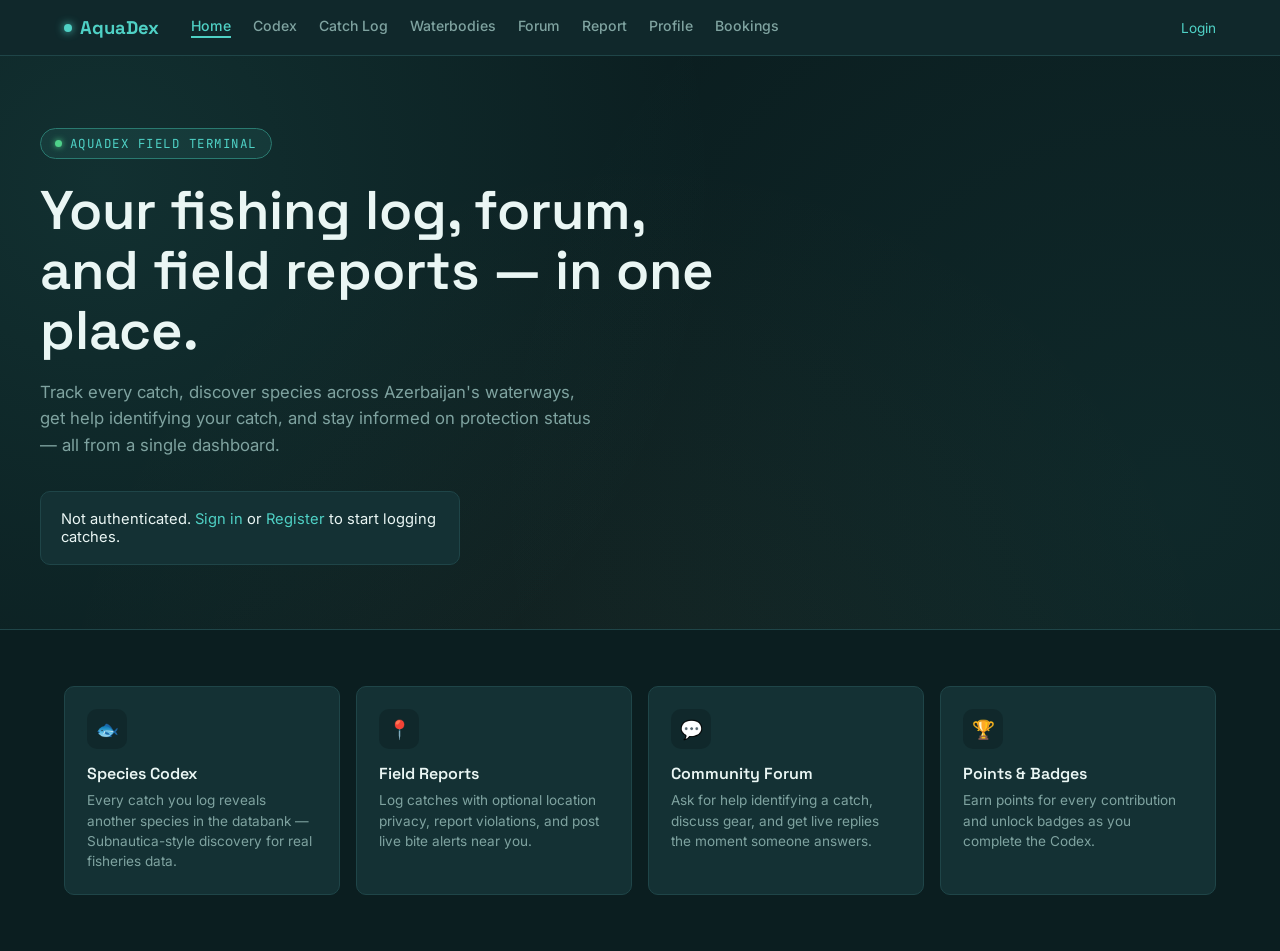
==== commit 79264cd2: "Finished testing + UI improvements" ====
--- a/AquaDex.Api/wwwroot/index.html
+++ b/AquaDex.Api/wwwroot/index.html
@@ -305,8 +305,7 @@
     <script>
         renderHeader('index.html');
 
-        // scroll-aware navbar
-        window.addEventListener('scroll', () => {
+                window.addEventListener('scroll', () => {
             const header = document.getElementById('site-header');
             if (window.scrollY > 12) header.classList.add('scrolled');
             else header.classList.remove('scrolled');
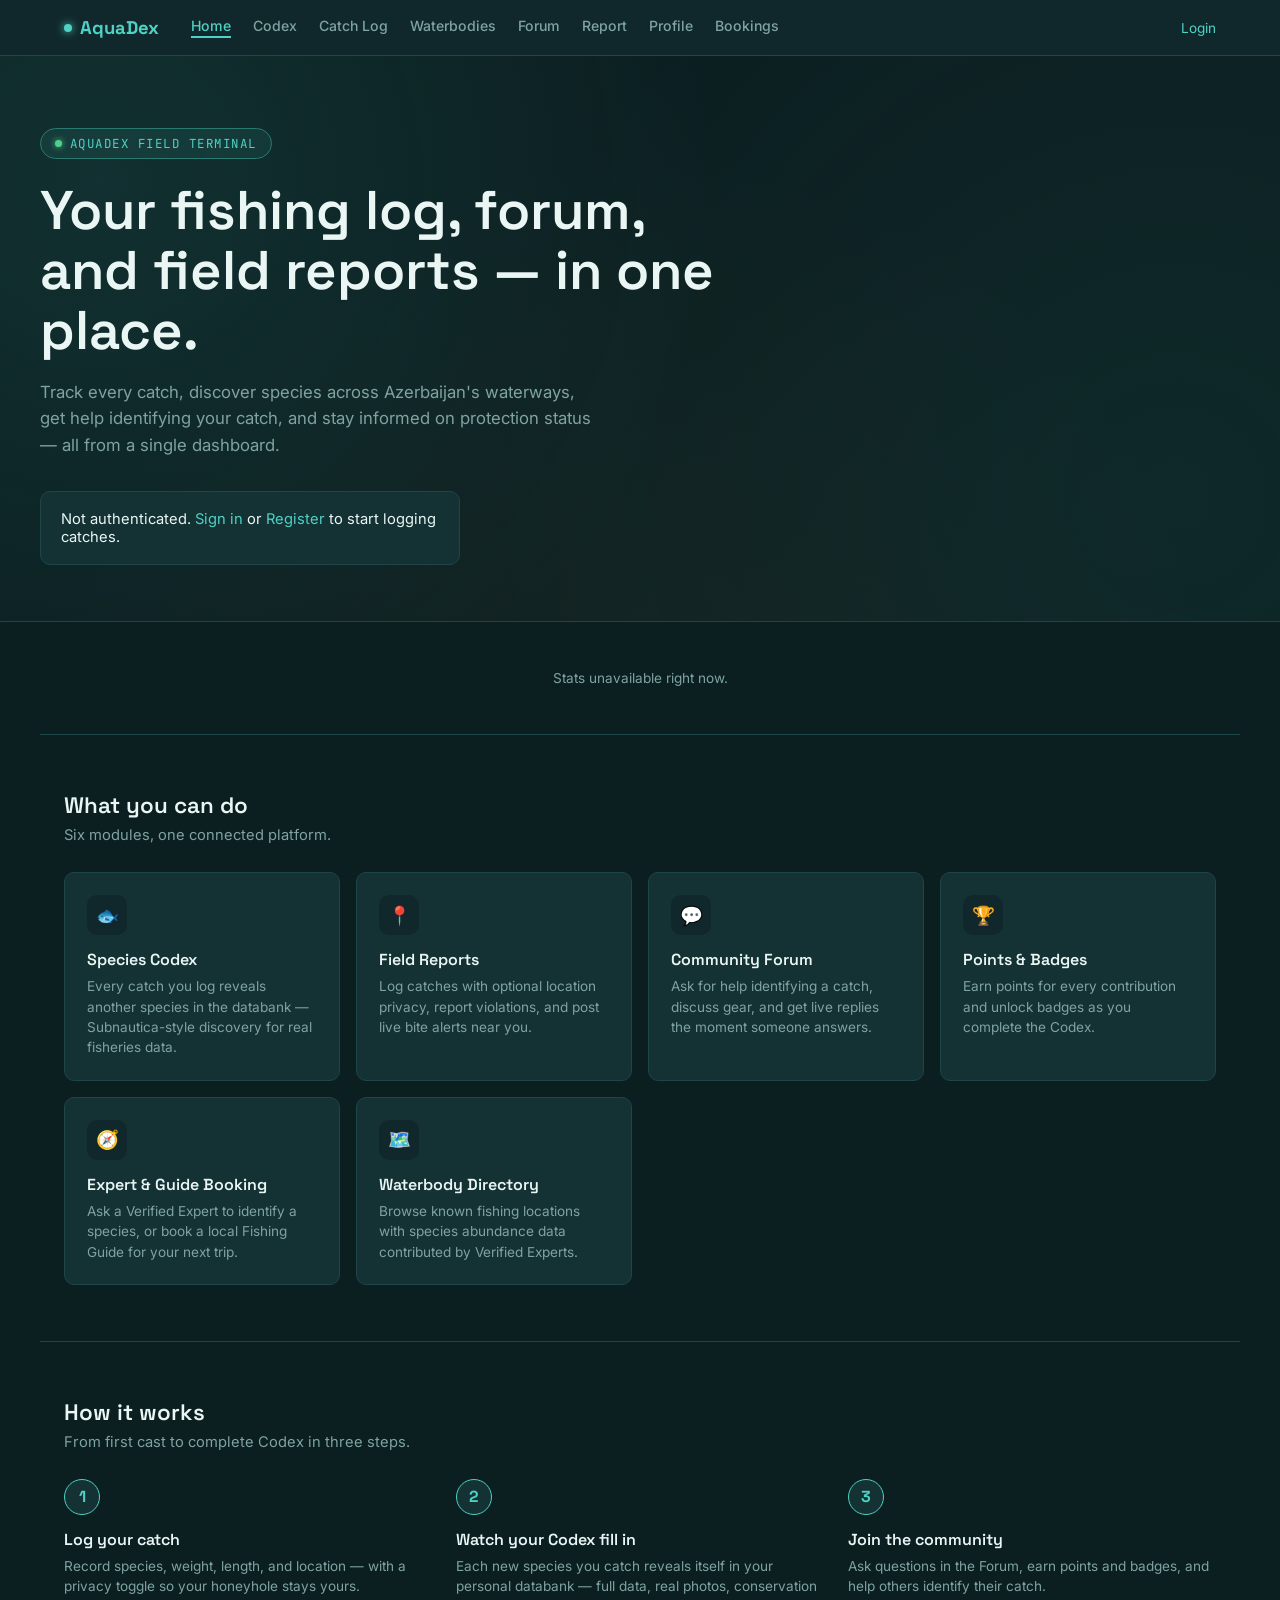
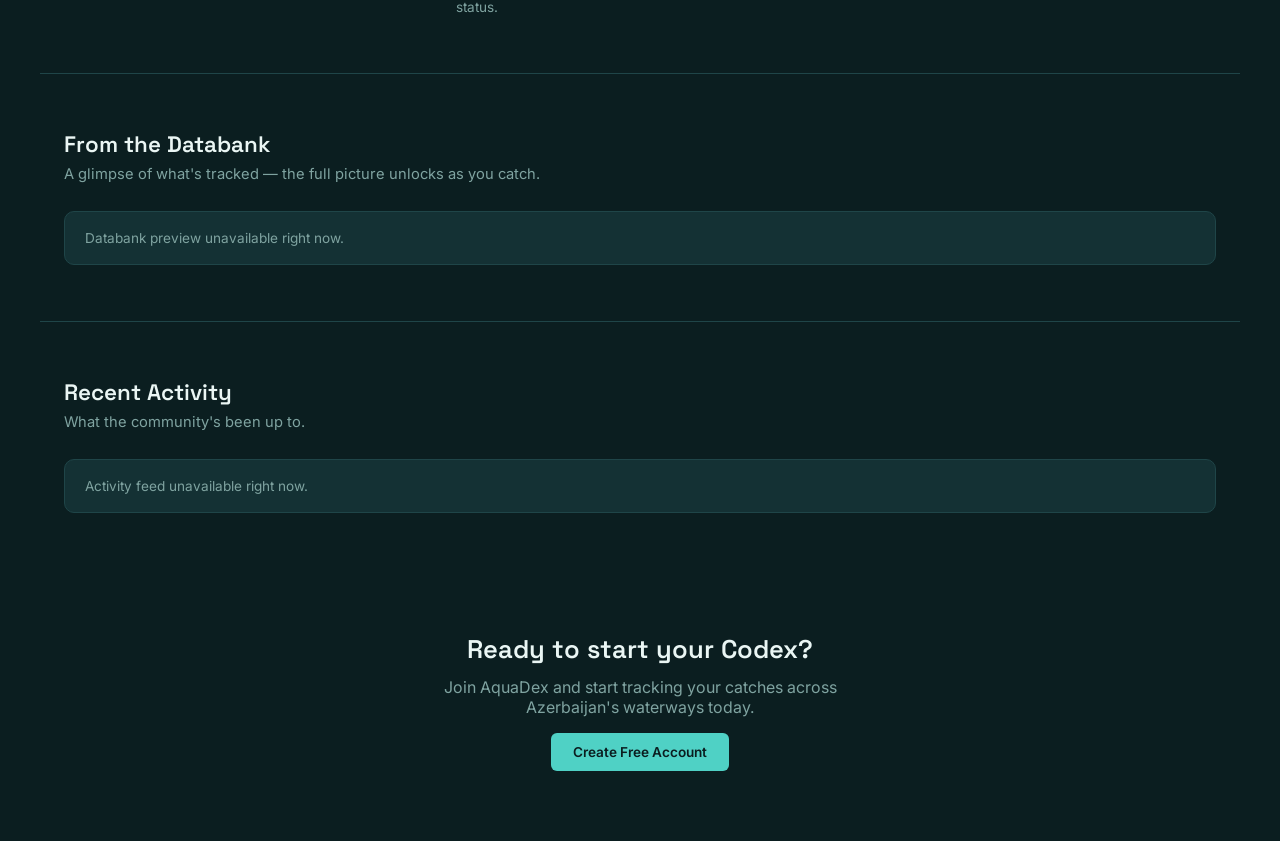
==== commit 16c68aed: "UI Improvements" ====
--- a/AquaDex.Api/wwwroot/index.html
+++ b/AquaDex.Api/wwwroot/index.html
@@ -6,84 +6,10 @@
     <link href="https://fonts.googleapis.com/css2?family=Space+Grotesk:wght@500;600;700&family=Inter:wght@400;500;600&family=JetBrains+Mono:wght@400;500&display=swap" rel="stylesheet">
     <link rel="stylesheet" href="css/theme.css">
     <style>
-        /* ===== Navbar upgrade ===== */
-        #site-header {
-            position: sticky;
-            top: 0;
-            z-index: 100;
-            transition: background 0.25s ease, box-shadow 0.25s ease, backdrop-filter 0.25s ease;
-        }
-
-            #site-header.scrolled {
-                background: rgba(16, 40, 43, 0.85);
-                backdrop-filter: blur(10px);
-                box-shadow: 0 4px 20px rgba(0, 0, 0, 0.25);
-                border-bottom-color: transparent;
-            }
-
-        .logo-mark {
-            display: inline-flex;
-            align-items: center;
-            gap: 8px;
-        }
-
-        .logo-dot {
-            width: 8px;
-            height: 8px;
-            border-radius: 50%;
-            background: var(--accent);
-            box-shadow: 0 0 8px var(--accent);
-            animation: livePulse 2s ease-in-out infinite;
-        }
-
-        @keyframes livePulse {
-            0%, 100% {
-                opacity: 1;
-                transform: scale(1);
-            }
-
-            50% {
-                opacity: 0.5;
-                transform: scale(0.85);
-            }
-        }
-
-        .nav-links {
-            position: relative;
-        }
-
-        .nav-link {
-            position: relative;
-            transition: color 0.2s ease;
-        }
-
-            .nav-link::after {
-                content: "";
-                position: absolute;
-                left: 0;
-                right: 0;
-                bottom: -1px;
-                height: 2px;
-                background: var(--accent);
-                transform: scaleX(0);
-                transform-origin: left;
-                transition: transform 0.25s ease;
-            }
-
-            .nav-link:hover::after,
-            .nav-link.active::after {
-                transform: scaleX(1);
-            }
-
-            .nav-link.active {
-                border-bottom-color: transparent;
-            }
-
-        /* ===== Hero section ===== */
         .hero {
             position: relative;
             overflow: hidden;
-            padding: 72px 24px 64px;
+            padding: 72px 24px 56px;
             border-bottom: 1px solid var(--border);
         }
 
@@ -138,6 +64,18 @@
             animation: livePulse 1.8s ease-in-out infinite;
         }
 
+        @keyframes livePulse {
+            0%, 100% {
+                opacity: 1;
+                transform: scale(1);
+            }
+
+            50% {
+                opacity: 0.5;
+                transform: scale(0.85);
+            }
+        }
+
         .hero h1 {
             font-size: clamp(2.2rem, 5vw, 3.4rem);
             line-height: 1.1;
@@ -187,13 +125,65 @@
             margin-top: 28px;
             opacity: 0;
             animation: fadeUp 0.7s ease 0.46s forwards;
-        }
-
-        /* ===== Feature strip ===== */
-        .feature-strip {
+            flex-wrap: wrap;
+        }
+
+        .stats-strip {
+            max-width: 1200px;
+            margin: 0 auto;
+            padding: 40px 24px;
+            display: grid;
+            grid-template-columns: repeat(auto-fit, minmax(150px, 1fr));
+            gap: 16px;
+            border-bottom: 1px solid var(--border);
+        }
+
+        .stat-tile {
+            text-align: center;
+            padding: 8px;
+        }
+
+        .stat-tile-num {
+            font-family: var(--font-display);
+            font-weight: 700;
+            font-size: 2.1rem;
+            color: var(--accent);
+            font-variant-numeric: tabular-nums;
+        }
+
+        .stat-tile-label {
+            font-size: 0.78rem;
+            color: var(--text-secondary);
+            text-transform: uppercase;
+            letter-spacing: 0.05em;
+            margin-top: 4px;
+        }
+
+        .section-wrap {
             max-width: 1200px;
             margin: 0 auto;
             padding: 56px 24px;
+        }
+
+            .section-wrap.bordered {
+                border-bottom: 1px solid var(--border);
+            }
+
+        .section-head {
+            margin-bottom: 28px;
+        }
+
+            .section-head h2 {
+                font-size: 1.4rem;
+            }
+
+            .section-head p {
+                color: var(--text-secondary);
+                font-size: 0.92rem;
+                margin-top: 6px;
+            }
+
+        .feature-strip {
             display: grid;
             grid-template-columns: repeat(auto-fit, minmax(220px, 1fr));
             gap: 16px;
@@ -235,7 +225,193 @@
             line-height: 1.5;
         }
 
-        /* generic button press feedback */
+        .steps-row {
+            display: grid;
+            grid-template-columns: repeat(3, 1fr);
+            gap: 24px;
+            position: relative;
+        }
+
+        @media (max-width: 800px) {
+            .steps-row {
+                grid-template-columns: 1fr;
+            }
+        }
+
+        .step-item {
+            position: relative;
+        }
+
+        .step-num {
+            width: 36px;
+            height: 36px;
+            border-radius: 50%;
+            background: var(--card);
+            border: 1px solid var(--accent);
+            color: var(--accent);
+            font-family: var(--font-display);
+            font-weight: 700;
+            display: flex;
+            align-items: center;
+            justify-content: center;
+            margin-bottom: 14px;
+        }
+
+        .step-title {
+            font-family: var(--font-display);
+            font-weight: 600;
+            margin-bottom: 6px;
+        }
+
+        .step-desc {
+            font-size: 0.85rem;
+            color: var(--text-secondary);
+            line-height: 1.5;
+        }
+
+        .species-preview-grid {
+            display: grid;
+            grid-template-columns: repeat(auto-fill, minmax(160px, 1fr));
+            gap: 12px;
+        }
+
+        .species-preview-card {
+            padding: 16px;
+            text-align: center;
+            transition: transform 0.2s ease, border-color 0.2s ease;
+        }
+
+            .species-preview-card:hover {
+                transform: translateY(-3px);
+                border-color: var(--accent);
+            }
+
+        .species-preview-icon {
+            font-size: 1.8rem;
+            margin-bottom: 8px;
+        }
+
+        .species-preview-name {
+            font-family: var(--font-display);
+            font-weight: 600;
+            font-size: 0.88rem;
+        }
+
+        .species-preview-latin {
+            font-size: 0.72rem;
+            color: var(--text-secondary);
+            font-style: italic;
+            margin-top: 2px;
+        }
+
+        .see-more-card {
+            display: flex;
+            align-items: center;
+            justify-content: center;
+            color: var(--accent);
+            font-weight: 600;
+            font-size: 0.85rem;
+            cursor: pointer;
+            border-style: dashed;
+        }
+
+        .highlight-card {
+            padding: 28px;
+            position: relative;
+        }
+
+        .highlight-quote-mark {
+            font-family: var(--font-display);
+            font-size: 3rem;
+            color: var(--accent-soft);
+            line-height: 1;
+            margin-bottom: 8px;
+        }
+
+        .highlight-text {
+            font-size: 1rem;
+            line-height: 1.6;
+            margin-bottom: 16px;
+        }
+
+        .highlight-author {
+            font-size: 0.82rem;
+            color: var(--text-secondary);
+            display: flex;
+            align-items: center;
+            gap: 8px;
+        }
+
+        .highlight-badge {
+            color: #4fd18a;
+            font-size: 0.72rem;
+            font-weight: 600;
+            background: rgba(79,209,138,0.12);
+            padding: 2px 8px;
+            border-radius: 8px;
+        }
+
+        .activity-grid {
+            display: grid;
+            grid-template-columns: 1fr 1fr;
+            gap: 16px;
+        }
+
+        @media (max-width: 800px) {
+            .activity-grid {
+                grid-template-columns: 1fr;
+            }
+        }
+
+        .activity-item {
+            display: flex;
+            gap: 12px;
+            align-items: flex-start;
+            padding: 14px 16px;
+        }
+
+        .activity-icon {
+            width: 34px;
+            height: 34px;
+            border-radius: 8px;
+            background: var(--bg-elevated);
+            display: flex;
+            align-items: center;
+            justify-content: center;
+            font-size: 1rem;
+            flex-shrink: 0;
+        }
+
+        .activity-text {
+            font-size: 0.88rem;
+        }
+
+        .activity-time {
+            font-size: 0.72rem;
+            color: var(--text-secondary);
+            margin-top: 2px;
+        }
+
+        .closing-cta {
+            max-width: 1200px;
+            margin: 0 auto;
+            padding: 64px 24px 80px;
+            text-align: center;
+        }
+
+            .closing-cta h2 {
+                font-size: 1.6rem;
+                margin-bottom: 12px;
+            }
+
+            .closing-cta p {
+                color: var(--text-secondary);
+                margin-bottom: 24px;
+                max-width: 480px;
+                margin-left: auto;
+                margin-right: auto;
+            }
+
         .btn {
             transition: transform 0.12s ease, background 0.15s ease, box-shadow 0.15s ease;
         }
@@ -277,27 +453,111 @@
         </div>
     </section>
 
-    <div class="feature-strip">
-        <div class="card feature-card">
-            <div class="feature-icon">🐟</div>
-            <div class="feature-title">Species Codex</div>
-            <div class="feature-desc">Every catch you log reveals another species in the databank — Subnautica-style discovery for real fisheries data.</div>
-        </div>
-        <div class="card feature-card">
-            <div class="feature-icon">📍</div>
-            <div class="feature-title">Field Reports</div>
-            <div class="feature-desc">Log catches with optional location privacy, report violations, and post live bite alerts near you.</div>
-        </div>
-        <div class="card feature-card">
-            <div class="feature-icon">💬</div>
-            <div class="feature-title">Community Forum</div>
-            <div class="feature-desc">Ask for help identifying a catch, discuss gear, and get live replies the moment someone answers.</div>
-        </div>
-        <div class="card feature-card">
-            <div class="feature-icon">🏆</div>
-            <div class="feature-title">Points & Badges</div>
-            <div class="feature-desc">Earn points for every contribution and unlock badges as you complete the Codex.</div>
-        </div>
+    <div class="stats-strip" id="stats-strip">
+        <div class="stat-tile"><div class="skeleton-line w-40" style="margin: 0 auto;"></div></div>
+        <div class="stat-tile"><div class="skeleton-line w-40" style="margin: 0 auto;"></div></div>
+        <div class="stat-tile"><div class="skeleton-line w-40" style="margin: 0 auto;"></div></div>
+        <div class="stat-tile"><div class="skeleton-line w-40" style="margin: 0 auto;"></div></div>
+    </div>
+
+    <div class="section-wrap bordered">
+        <div class="section-head">
+            <h2>What you can do</h2>
+            <p>Six modules, one connected platform.</p>
+        </div>
+        <div class="feature-strip">
+            <div class="card feature-card" data-animate style="animation-delay: 0.05s;">
+                <div class="feature-icon">🐟</div>
+                <div class="feature-title">Species Codex</div>
+                <div class="feature-desc">Every catch you log reveals another species in the databank — Subnautica-style discovery for real fisheries data.</div>
+            </div>
+            <div class="card feature-card" data-animate style="animation-delay: 0.1s;">
+                <div class="feature-icon">📍</div>
+                <div class="feature-title">Field Reports</div>
+                <div class="feature-desc">Log catches with optional location privacy, report violations, and post live bite alerts near you.</div>
+            </div>
+            <div class="card feature-card" data-animate style="animation-delay: 0.15s;">
+                <div class="feature-icon">💬</div>
+                <div class="feature-title">Community Forum</div>
+                <div class="feature-desc">Ask for help identifying a catch, discuss gear, and get live replies the moment someone answers.</div>
+            </div>
+            <div class="card feature-card" data-animate style="animation-delay: 0.2s;">
+                <div class="feature-icon">🏆</div>
+                <div class="feature-title">Points & Badges</div>
+                <div class="feature-desc">Earn points for every contribution and unlock badges as you complete the Codex.</div>
+            </div>
+            <div class="card feature-card" data-animate style="animation-delay: 0.25s;">
+                <div class="feature-icon">🧭</div>
+                <div class="feature-title">Expert & Guide Booking</div>
+                <div class="feature-desc">Ask a Verified Expert to identify a species, or book a local Fishing Guide for your next trip.</div>
+            </div>
+            <div class="card feature-card" data-animate style="animation-delay: 0.3s;">
+                <div class="feature-icon">🗺️</div>
+                <div class="feature-title">Waterbody Directory</div>
+                <div class="feature-desc">Browse known fishing locations with species abundance data contributed by Verified Experts.</div>
+            </div>
+        </div>
+    </div>
+
+    <div class="section-wrap bordered">
+        <div class="section-head">
+            <h2>How it works</h2>
+            <p>From first cast to complete Codex in three steps.</p>
+        </div>
+        <div class="steps-row">
+            <div class="step-item" data-animate style="animation-delay: 0.05s;">
+                <div class="step-num">1</div>
+                <div class="step-title">Log your catch</div>
+                <div class="step-desc">Record species, weight, length, and location — with a privacy toggle so your honeyhole stays yours.</div>
+            </div>
+            <div class="step-item" data-animate style="animation-delay: 0.15s;">
+                <div class="step-num">2</div>
+                <div class="step-title">Watch your Codex fill in</div>
+                <div class="step-desc">Each new species you catch reveals itself in your personal databank — full data, real photos, conservation status.</div>
+            </div>
+            <div class="step-item" data-animate style="animation-delay: 0.25s;">
+                <div class="step-num">3</div>
+                <div class="step-title">Join the community</div>
+                <div class="step-desc">Ask questions in the Forum, earn points and badges, and help others identify their catch.</div>
+            </div>
+        </div>
+    </div>
+
+    <div class="section-wrap bordered">
+        <div class="section-head">
+            <h2>From the Databank</h2>
+            <p>A glimpse of what's tracked — the full picture unlocks as you catch.</p>
+        </div>
+        <div class="species-preview-grid" id="species-preview-grid">
+            <div class="card species-preview-card"><div class="skeleton-line w-60" style="margin: 0 auto;"></div></div>
+            <div class="card species-preview-card"><div class="skeleton-line w-60" style="margin: 0 auto;"></div></div>
+            <div class="card species-preview-card"><div class="skeleton-line w-60" style="margin: 0 auto;"></div></div>
+        </div>
+    </div>
+
+    <div class="section-wrap bordered" id="highlight-section" style="display: none;">
+        <div class="section-head">
+            <h2>From the Community</h2>
+            <p>A top answer from the Forum, chosen by its own thread author.</p>
+        </div>
+        <div id="highlight-content"></div>
+    </div>
+
+    <div class="section-wrap">
+        <div class="section-head">
+            <h2>Recent Activity</h2>
+            <p>What the community's been up to.</p>
+        </div>
+        <div class="activity-grid" id="activity-grid">
+            <div class="card"><div class="skeleton-line w-80"></div><div class="skeleton-line w-40"></div></div>
+            <div class="card"><div class="skeleton-line w-80"></div><div class="skeleton-line w-40"></div></div>
+        </div>
+    </div>
+
+    <div class="closing-cta" id="closing-cta" style="display:none;">
+        <h2>Ready to start your Codex?</h2>
+        <p>Join AquaDex and start tracking your catches across Azerbaijan's waterways today.</p>
+        <a href="register.html" class="btn">Create Free Account</a>
     </div>
 
     <script src="js/api.js"></script>
@@ -305,21 +565,139 @@
     <script>
         renderHeader('index.html');
 
-                window.addEventListener('scroll', () => {
-            const header = document.getElementById('site-header');
-            if (window.scrollY > 12) header.classList.add('scrolled');
-            else header.classList.remove('scrolled');
-        });
-
         (async () => {
             const el = document.getElementById('welcome-msg');
             const ctaRow = document.getElementById('cta-row');
+            const closingCta = document.getElementById('closing-cta');
             try {
                 const user = await apiRequest('/auth/me');
                 el.innerHTML = `Authenticated as <strong>${user.displayName}</strong> <span style="color: var(--text-secondary);">(${user.roles.join(', ')})</span>`;
                 ctaRow.style.display = 'flex';
             } catch {
                 el.innerHTML = `Not authenticated. <a href="login.html">Sign in</a> or <a href="register.html">Register</a> to start logging catches.`;
+                closingCta.style.display = 'block';
+            }
+        })();
+
+        (async () => {
+            const stripEl = document.getElementById('stats-strip');
+            try {
+                const [species, catches, threads, leaderboard] = await Promise.all([
+                    apiRequest('/species'),
+                    apiRequest('/catchlog'),
+                    apiRequest('/forumthread?categoryId=1').catch(() => []),
+                    apiRequest('/points/leaderboard?days=365').catch(() => [])
+                ]);
+
+                const stats = [
+                    { num: species.length, label: 'Species Tracked' },
+                    { num: catches.length, label: 'Catches Logged' },
+                    { num: threads.length, label: 'Forum Discussions' },
+                    { num: leaderboard.length, label: 'Active Anglers' }
+                ];
+
+                stripEl.innerHTML = stats.map(s => `
+              <div class="stat-tile" data-animate>
+                <div class="stat-tile-num">${s.num}</div>
+                <div class="stat-tile-label">${s.label}</div>
+              </div>
+            `).join('');
+            } catch {
+                stripEl.innerHTML = `<div class="stat-tile" style="grid-column: 1 / -1; color: var(--text-secondary); font-size: 0.85rem;">Stats unavailable right now.</div>`;
+            }
+        })();
+
+        (async () => {
+            const gridEl = document.getElementById('species-preview-grid');
+            try {
+                const species = await apiRequest('/species');
+                const preview = species.slice(0, 5);
+
+                if (preview.length === 0) {
+                    gridEl.innerHTML = `<div class="card empty-state-rich" style="grid-column: 1 / -1;"><div class="icon">🐟</div><div class="title">Databank is empty</div><div class="sub">Verified Experts can add the first species entries.</div></div>`;
+                    return;
+                }
+
+                gridEl.innerHTML = preview.map((s, i) => `
+              <div class="card species-preview-card" data-animate style="animation-delay: ${i * 0.05}s;">
+                <div class="species-preview-icon">🐟</div>
+                <div class="species-preview-name">${s.commonNameEn}</div>
+                <div class="species-preview-latin">${s.latinName}</div>
+              </div>
+            `).join('') + (species.length > 5 ? `
+              <div class="card species-preview-card see-more-card" onclick="window.location.href='codex.html'" data-animate style="animation-delay: 0.25s;">
+                See all ${species.length} →
+              </div>
+            ` : '');
+            } catch {
+                gridEl.innerHTML = `<div class="card" style="grid-column: 1 / -1; color: var(--text-secondary); font-size: 0.85rem;">Databank preview unavailable right now.</div>`;
+            }
+        })();
+
+        (async () => {
+            const section = document.getElementById('highlight-section');
+            const contentEl = document.getElementById('highlight-content');
+            try {
+                const threads = await apiRequest('/forumthread?categoryId=1');
+                for (const t of threads) {
+                    if (t.replyCount === 0) continue;
+                    const detail = await apiRequest(`/forumthread/${t.id}`);
+                    const bestAnswer = detail.replies.find(r => r.isBestAnswer);
+                    if (bestAnswer) {
+                        contentEl.innerHTML = `
+                  <div class="card highlight-card" data-animate>
+                    <div class="highlight-quote-mark">"</div>
+                    <div class="highlight-text">${bestAnswer.body}</div>
+                    <div class="highlight-author">
+                      <span class="highlight-badge">✓ Best Answer</span>
+                      ${bestAnswer.authorDisplayName} · replying to "${detail.title}"
+                    </div>
+                  </div>
+                `;
+                        section.style.display = 'block';
+                        return;
+                    }
+                }
+            } catch {
+                // silently skip — nice-to-have, not core content
+            }
+        })();
+
+        (async () => {
+            const gridEl = document.getElementById('activity-grid');
+            try {
+                const [catches, threads] = await Promise.all([
+                    apiRequest('/catchlog'),
+                    apiRequest('/forumthread?categoryId=1').catch(() => [])
+                ]);
+
+                const recentCatches = catches.slice(0, 2).map(c => `
+              <div class="card activity-item">
+                <div class="activity-icon">🎣</div>
+                <div>
+                  <div class="activity-text"><strong>${c.userDisplayName}</strong> logged a <strong>${c.speciesCommonNameEn}</strong></div>
+                  <div class="activity-time">${new Date(c.caughtAt).toLocaleDateString('en-GB')}</div>
+                </div>
+              </div>
+            `);
+
+                const recentThreads = threads.slice(0, 2).map(t => `
+              <div class="card activity-item">
+                <div class="activity-icon">💬</div>
+                <div>
+                  <div class="activity-text"><strong>${t.authorDisplayName}</strong> started "${t.title}"</div>
+                  <div class="activity-time">${new Date(t.createdAt).toLocaleDateString('en-GB')}</div>
+                </div>
+              </div>
+            `);
+
+                const combined = [...recentCatches, ...recentThreads];
+
+                gridEl.innerHTML = combined.length > 0
+                    ? combined.join('')
+                    : `<div class="card empty-state-rich" style="grid-column: 1 / -1;"><div class="icon">🌊</div><div class="title">No activity yet</div><div class="sub">Be the first to log a catch or start a discussion.</div></div>`;
+            } catch {
+                gridEl.innerHTML = `<div class="card" style="grid-column: 1 / -1; color: var(--text-secondary); font-size: 0.85rem;">Activity feed unavailable right now.</div>`;
             }
         })();
     </script>
--- a/AquaDex.Api/wwwroot/css/theme.css
+++ b/AquaDex.Api/wwwroot/css/theme.css
@@ -396,4 +396,168 @@
         opacity: 1;
         transform: translateY(0);
     }
+}
+
+/* ===== Shared entrance animations (works on any .card via data attribute, no per-page CSS needed) ===== */
+[data-animate] {
+    opacity: 0;
+    animation: cardEntrance 0.45s ease forwards;
+}
+
+@keyframes cardEntrance {
+    from {
+        opacity: 0;
+        transform: translateY(10px);
+    }
+
+    to {
+        opacity: 1;
+        transform: translateY(0);
+    }
+}
+
+/* Universal card hover lift — opt-in via .lift class */
+.lift {
+    transition: transform 0.2s ease, box-shadow 0.2s ease, border-color 0.2s ease;
+}
+
+    .lift:hover {
+        transform: translateY(-3px);
+        border-color: var(--accent);
+        box-shadow: 0 10px 26px rgba(0, 0, 0, 0.2);
+    }
+
+/* ===== Loading skeleton (replaces plain "Loading..." text) ===== */
+.skeleton-line {
+    height: 14px;
+    border-radius: 4px;
+    background: linear-gradient(90deg, var(--bg-elevated) 25%, var(--card) 50%, var(--bg-elevated) 75%);
+    background-size: 200% 100%;
+    animation: skeletonShimmer 1.4s ease-in-out infinite;
+    margin-bottom: 10px;
+}
+
+    .skeleton-line.w-60 {
+        width: 60%;
+    }
+
+    .skeleton-line.w-80 {
+        width: 80%;
+    }
+
+    .skeleton-line.w-40 {
+        width: 40%;
+    }
+
+@keyframes skeletonShimmer {
+    0% {
+        background-position: 200% 0;
+    }
+
+    100% {
+        background-position: -200% 0;
+    }
+}
+
+/* ===== Friendlier empty states ===== */
+.empty-state-rich {
+    text-align: center;
+    padding: 40px 20px;
+    color: var(--text-secondary);
+}
+
+    .empty-state-rich .icon {
+        font-size: 2.2rem;
+        margin-bottom: 10px;
+        opacity: 0.6;
+    }
+
+    .empty-state-rich .title {
+        font-weight: 600;
+        color: var(--text-primary);
+        margin-bottom: 4px;
+    }
+
+    .empty-state-rich .sub {
+        font-size: 0.85rem;
+    }
+
+/* ===== Button loading state ===== */
+.btn.is-loading {
+    position: relative;
+    color: transparent !important;
+    pointer-events: none;
+}
+
+    .btn.is-loading::after {
+        content: "";
+        position: absolute;
+        top: 50%;
+        left: 50%;
+        width: 16px;
+        height: 16px;
+        margin: -8px 0 0 -8px;
+        border: 2px solid rgba(11, 30, 32, 0.3);
+        border-top-color: var(--bg);
+        border-radius: 50%;
+        animation: btnSpin 0.6s linear infinite;
+    }
+
+@keyframes btnSpin {
+    to {
+        transform: rotate(360deg);
+    }
+}
+
+/* ===== Stat badge — small reusable pill for numbers ===== */
+.stat-badge {
+    display: inline-flex;
+    align-items: center;
+    gap: 6px;
+    font-family: var(--font-mono);
+    font-size: 0.78rem;
+    color: var(--text-secondary);
+    background: var(--bg-elevated);
+    padding: 4px 10px;
+    border-radius: 12px;
+}
+
+    .stat-badge .stat-num {
+        color: var(--accent);
+        font-weight: 600;
+    }
+
+/* ===== Accordion (for future FAQ/collapsible content) ===== */
+.accordion-item {
+    border-bottom: 1px solid var(--border);
+}
+
+.accordion-header {
+    display: flex;
+    justify-content: space-between;
+    align-items: center;
+    padding: 14px 0;
+    cursor: pointer;
+    font-weight: 600;
+}
+
+    .accordion-header .chevron {
+        transition: transform 0.25s ease;
+    }
+
+.accordion-item.open .chevron {
+    transform: rotate(180deg);
+}
+
+.accordion-body {
+    max-height: 0;
+    overflow: hidden;
+    transition: max-height 0.3s ease;
+    font-size: 0.88rem;
+    color: var(--text-secondary);
+}
+
+.accordion-item.open .accordion-body {
+    max-height: 300px;
+    padding-bottom: 14px;
 }
